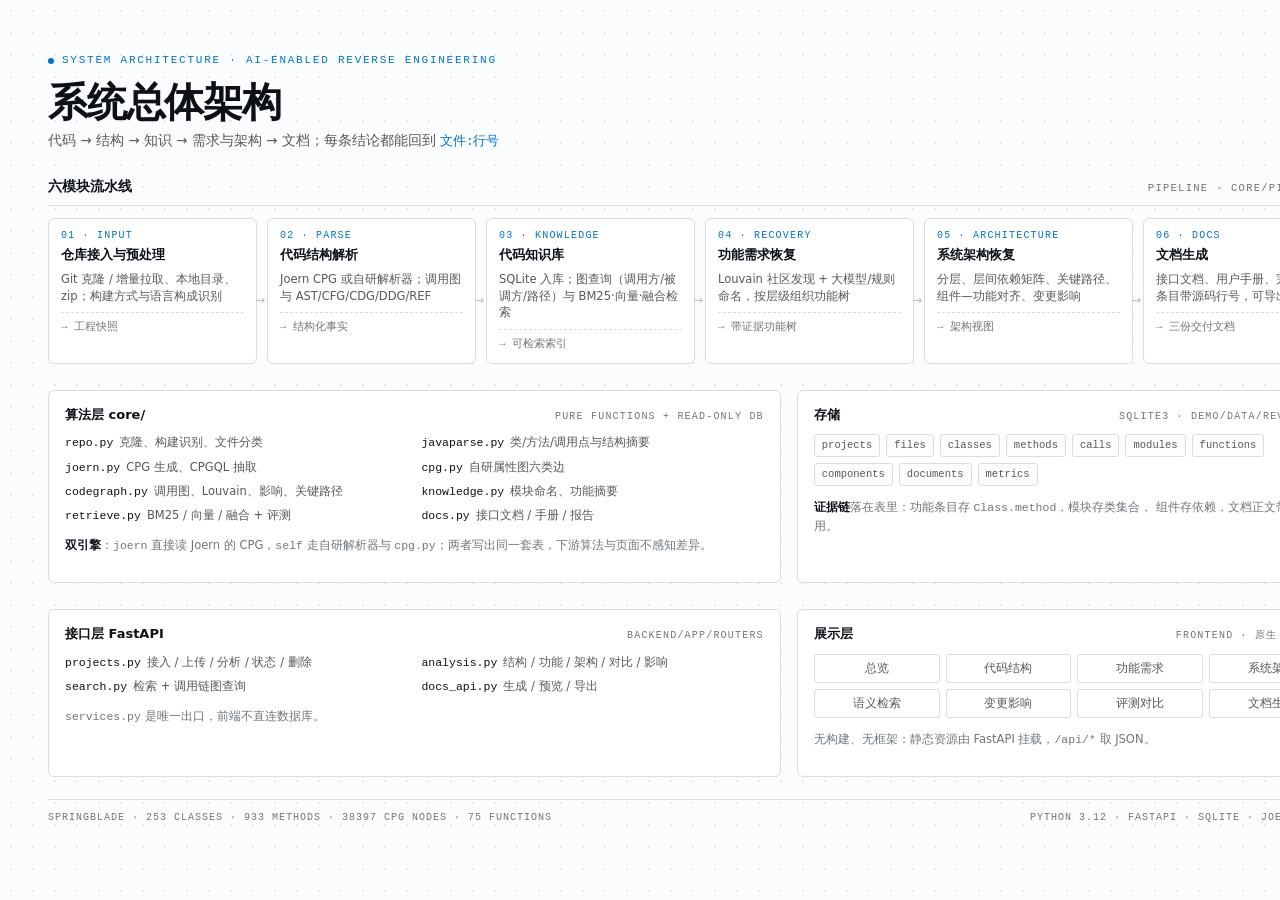
==== demo/docs/arch-diagram.html @ f4a3613a "docs: 架构图换成渲染图，根 README 加总览截图 - 新增 docs/img/architecture-overview.png（六模块流水线 → 算法层 → 存储 → 接口/展示）   源" ====
<!DOCTYPE html>
<html lang="zh-CN">
<head>
<meta charset="utf-8">
<style>
  :root {
    --ink: #0d1117; --muted: #55585c; --faint: #6f757a;
    --line: #d8dde2; --soft: #f2f6fa; --primary: #0074c9; --cyan: #24a8d8;
    --mono: ui-monospace, "Cascadia Mono", Consolas, monospace;
  }
  * { box-sizing: border-box; }
  body {
    margin: 0; padding: 44px 48px 40px; width: 1400px; background: #fbfcfd;
    color: var(--ink); font: 400 14px/1.5 "Microsoft YaHei", "PingFang SC", system-ui, sans-serif;
    background-image: radial-gradient(#e2e7eb 1px, transparent 1px); background-size: 22px 22px;
  }
  .kicker { font: 500 11px/1 var(--mono); letter-spacing: .16em; text-transform: uppercase;
    color: var(--primary); display: flex; align-items: center; gap: 8px; }
  .kicker i { width: 6px; height: 6px; border-radius: 50%; background: var(--primary); display: inline-block; }
  h1 { margin: 14px 0 6px; font-size: 40px; line-height: 1.1; letter-spacing: -.03em; font-weight: 700; }
  .sub { margin: 0; color: var(--muted); font-size: 13.5px; }
  .sub code { font: 500 12.5px/1 var(--mono); color: var(--primary); }

  .band { margin-top: 26px; }
  .band-head { display: flex; align-items: baseline; justify-content: space-between;
    border-bottom: 1px solid var(--line); padding-bottom: 8px; margin-bottom: 12px; }
  .band-head b { font-size: 14px; font-weight: 650; }
  .band-head span { font: 500 10.5px/1 var(--mono); letter-spacing: .12em; text-transform: uppercase; color: var(--faint); }

  .flow { display: grid; grid-template-columns: repeat(6, 1fr); gap: 10px; }
  .mod { border: 1px solid var(--line); border-radius: 6px; background: #fff; padding: 12px 12px 11px;
    position: relative; }
  .mod em { display: block; font: 500 10px/1 var(--mono); letter-spacing: .12em; color: var(--primary);
    font-style: normal; margin-bottom: 6px; }
  .mod b { display: block; font-size: 13px; line-height: 1.3; }
  .mod p { margin: 7px 0 0; font-size: 11.5px; color: var(--muted); line-height: 1.45; }
  .mod ul { margin: 7px 0 0; padding-left: 14px; font-size: 11px; color: var(--faint); line-height: 1.5; }
  .mod .out { margin-top: 8px; padding-top: 7px; border-top: 1px dashed var(--line);
    font: 400 10.5px/1.4 var(--mono); color: var(--faint); }
  .arrow-right { position: absolute; right: -9px; top: 50%; color: #b9c0c6; font-size: 12px; }

  .cols { display: grid; grid-template-columns: 1.32fr 1fr; gap: 16px; }
  .card { border: 1px solid var(--line); border-radius: 6px; background: #fff; padding: 14px 16px 15px; }
  .card h3 { margin: 0 0 10px; font-size: 13px; font-weight: 650; display: flex; justify-content: space-between;
    align-items: baseline; }
  .card h3 span { font: 500 10px/1 var(--mono); letter-spacing: .12em; color: var(--faint); text-transform: uppercase; }
  .files { display: grid; grid-template-columns: repeat(2, 1fr); gap: 7px 14px; }
  .files div { font-size: 11.5px; color: var(--muted); }
  .files code { font: 500 11.5px/1 var(--mono); color: var(--ink); margin-right: 6px; }
  .tables { display: flex; flex-wrap: wrap; gap: 6px; }
  .tables span { font: 400 10.5px/1.6 var(--mono); border: 1px solid var(--line); border-radius: 3px;
    padding: 2px 7px; color: var(--muted); background: #fdfdfe; }
  .note { margin-top: 12px; font-size: 11.5px; color: var(--faint); line-height: 1.6; }
  .note b { color: var(--ink); font-weight: 600; }
  .views { display: grid; grid-template-columns: repeat(4, 1fr); gap: 6px; }
  .views span { border: 1px solid var(--line); border-radius: 3px; padding: 5px 6px; text-align: center;
    font-size: 11.5px; color: var(--muted); background: #fff; }
  .foot { display: flex; justify-content: space-between; margin-top: 22px; padding-top: 10px;
    border-top: 1px solid var(--line); font: 500 10px/1.6 var(--mono); letter-spacing: .1em;
    text-transform: uppercase; color: var(--faint); }
</style>
</head>
<body>
  <p class="kicker"><i></i>SYSTEM ARCHITECTURE · AI-ENABLED REVERSE ENGINEERING</p>
  <h1>系统总体架构</h1>
  <p class="sub">代码 → 结构 → 知识 → 需求与架构 → 文档；每条结论都能回到 <code>文件:行号</code></p>

  <section class="band">
    <div class="band-head"><b>六模块流水线</b><span>pipeline · core/pipeline.py</span></div>
    <div class="flow">
      <div class="mod"><em>01 · INPUT</em><b>仓库接入与预处理</b>
        <p>Git 克隆 / 增量拉取、本地目录、zip；构建方式与语言构成识别</p>
        <div class="out">→ 工程快照</div><span class="arrow-right">→</span></div>
      <div class="mod"><em>02 · PARSE</em><b>代码结构解析</b>
        <p>Joern CPG 或自研解析器；调用图与 AST/CFG/CDG/DDG/REF</p>
        <div class="out">→ 结构化事实</div><span class="arrow-right">→</span></div>
      <div class="mod"><em>03 · KNOWLEDGE</em><b>代码知识库</b>
        <p>SQLite 入库；图查询（调用方/被调方/路径）与 BM25·向量·融合检索</p>
        <div class="out">→ 可检索索引</div><span class="arrow-right">→</span></div>
      <div class="mod"><em>04 · RECOVERY</em><b>功能需求恢复</b>
        <p>Louvain 社区发现 + 大模型/规则命名，按层级组织功能树</p>
        <div class="out">→ 带证据功能树</div><span class="arrow-right">→</span></div>
      <div class="mod"><em>05 · ARCHITECTURE</em><b>系统架构恢复</b>
        <p>分层、层间依赖矩阵、关键路径、组件—功能对齐、变更影响</p>
        <div class="out">→ 架构视图</div><span class="arrow-right">→</span></div>
      <div class="mod"><em>06 · DOCS</em><b>文档生成</b>
        <p>接口文档、用户手册、完整报告；条目带源码行号，可导出</p>
        <div class="out">→ 三份交付文档</div></div>
    </div>
  </section>

  <section class="band cols">
    <div class="card">
      <h3>算法层 core/<span>pure functions + read-only db</span></h3>
      <div class="files">
        <div><code>repo.py</code>克隆、构建识别、文件分类</div>
        <div><code>javaparse.py</code>类/方法/调用点与结构摘要</div>
        <div><code>joern.py</code>CPG 生成、CPGQL 抽取</div>
        <div><code>cpg.py</code>自研属性图六类边</div>
        <div><code>codegraph.py</code>调用图、Louvain、影响、关键路径</div>
        <div><code>knowledge.py</code>模块命名、功能摘要</div>
        <div><code>retrieve.py</code>BM25 / 向量 / 融合 + 评测</div>
        <div><code>docs.py</code>接口文档 / 手册 / 报告</div>
      </div>
      <p class="note"><b>双引擎</b>：<code>joern</code> 直接读 Joern 的 CPG，<code>self</code> 走自研解析器与
        <code>cpg.py</code>；两者写出同一套表，下游算法与页面不感知差异。</p>
    </div>
    <div class="card">
      <h3>存储<span>sqlite3 · demo/data/reverse.db</span></h3>
      <div class="tables">
        <span>projects</span><span>files</span><span>classes</span><span>methods</span>
        <span>calls</span><span>modules</span><span>functions</span><span>components</span>
        <span>documents</span><span>metrics</span>
      </div>
      <p class="note"><b>证据链</b>落在表里：功能条目存 <code>Class.method</code>，模块存类集合，
        组件存依赖，文档正文带行号引用。</p>
    </div>
  </section>

  <section class="band cols">
    <div class="card">
      <h3>接口层 FastAPI<span>backend/app/routers</span></h3>
      <div class="files">
        <div><code>projects.py</code>接入 / 上传 / 分析 / 状态 / 删除</div>
        <div><code>analysis.py</code>结构 / 功能 / 架构 / 对比 / 影响</div>
        <div><code>search.py</code>检索 + 调用链图查询</div>
        <div><code>docs_api.py</code>生成 / 预览 / 导出</div>
      </div>
      <p class="note"><code>services.py</code> 是唯一出口，前端不直连数据库。</p>
    </div>
    <div class="card">
      <h3>展示层<span>frontend · 原生 HTML/JS</span></h3>
      <div class="views">
        <span>总览</span><span>代码结构</span><span>功能需求</span><span>系统架构</span>
        <span>语义检索</span><span>变更影响</span><span>评测对比</span><span>文档生成</span>
      </div>
      <p class="note">无构建、无框架：静态资源由 FastAPI 挂载，<code>/api/*</code> 取 JSON。</p>
    </div>
  </section>

  <div class="foot">
    <span>SPRINGBLADE · 253 CLASSES · 933 METHODS · 38397 CPG NODES · 75 FUNCTIONS</span>
    <span>PYTHON 3.12 · FASTAPI · SQLITE · JOERN 4.0.690</span>
  </div>
</body>
</html>
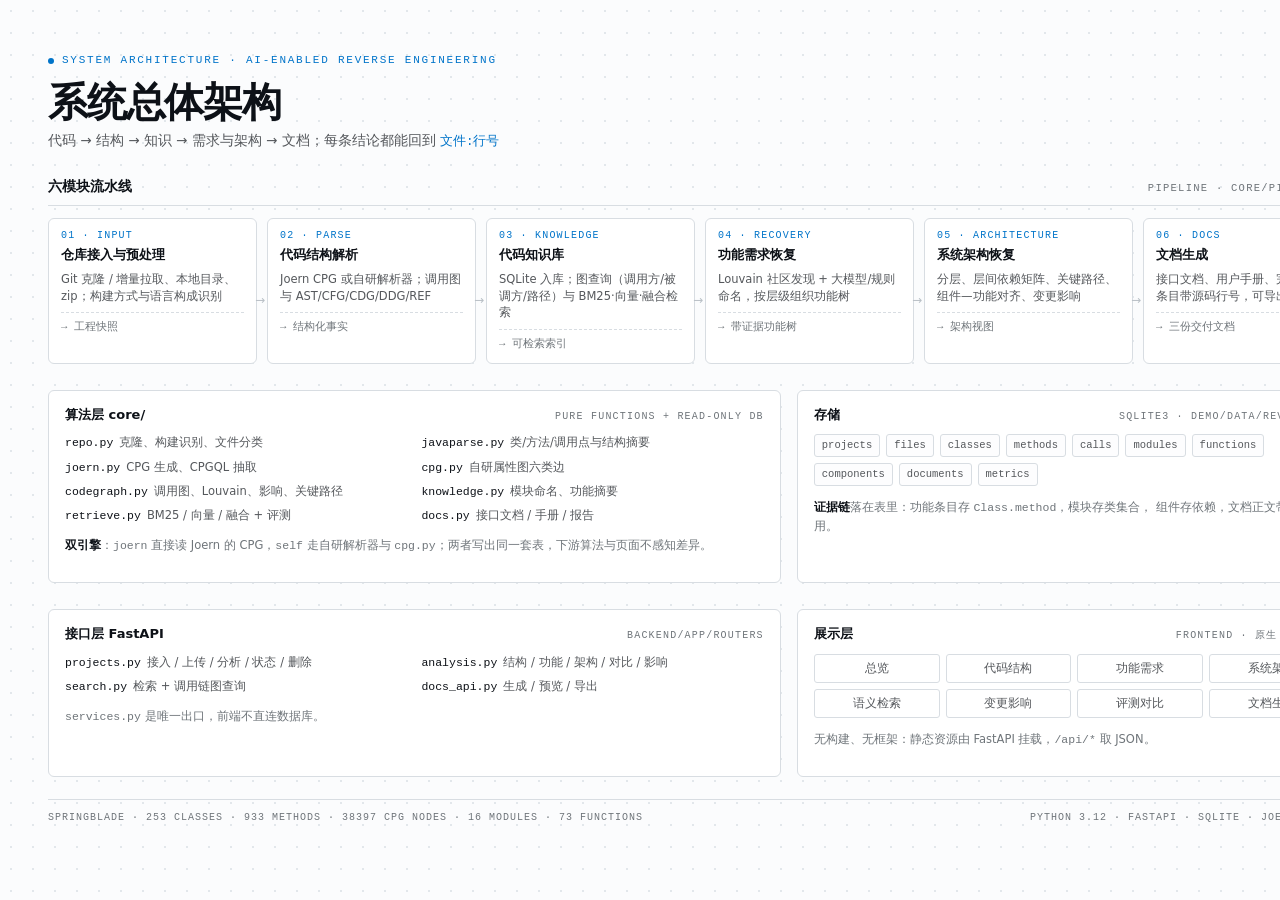
==== commit 700d9ec4: "feat: 类型依赖并入聚类、字段实体入库 按毕设简介对齐实现： - 调用图并入继承、实现、字段与签名类型构成的类依赖边（权重 0.4），对应「在调用图与包、类依赖图聚类」 - 新增 fields 表" ====
--- a/demo/docs/arch-diagram.html
+++ b/demo/docs/arch-diagram.html
@@ -139,7 +139,7 @@
   </section>
 
   <div class="foot">
-    <span>SPRINGBLADE · 253 CLASSES · 933 METHODS · 38397 CPG NODES · 75 FUNCTIONS</span>
+    <span>SPRINGBLADE · 253 CLASSES · 933 METHODS · 38397 CPG NODES · 16 MODULES · 73 FUNCTIONS</span>
     <span>PYTHON 3.12 · FASTAPI · SQLITE · JOERN 4.0.690</span>
   </div>
 </body>
